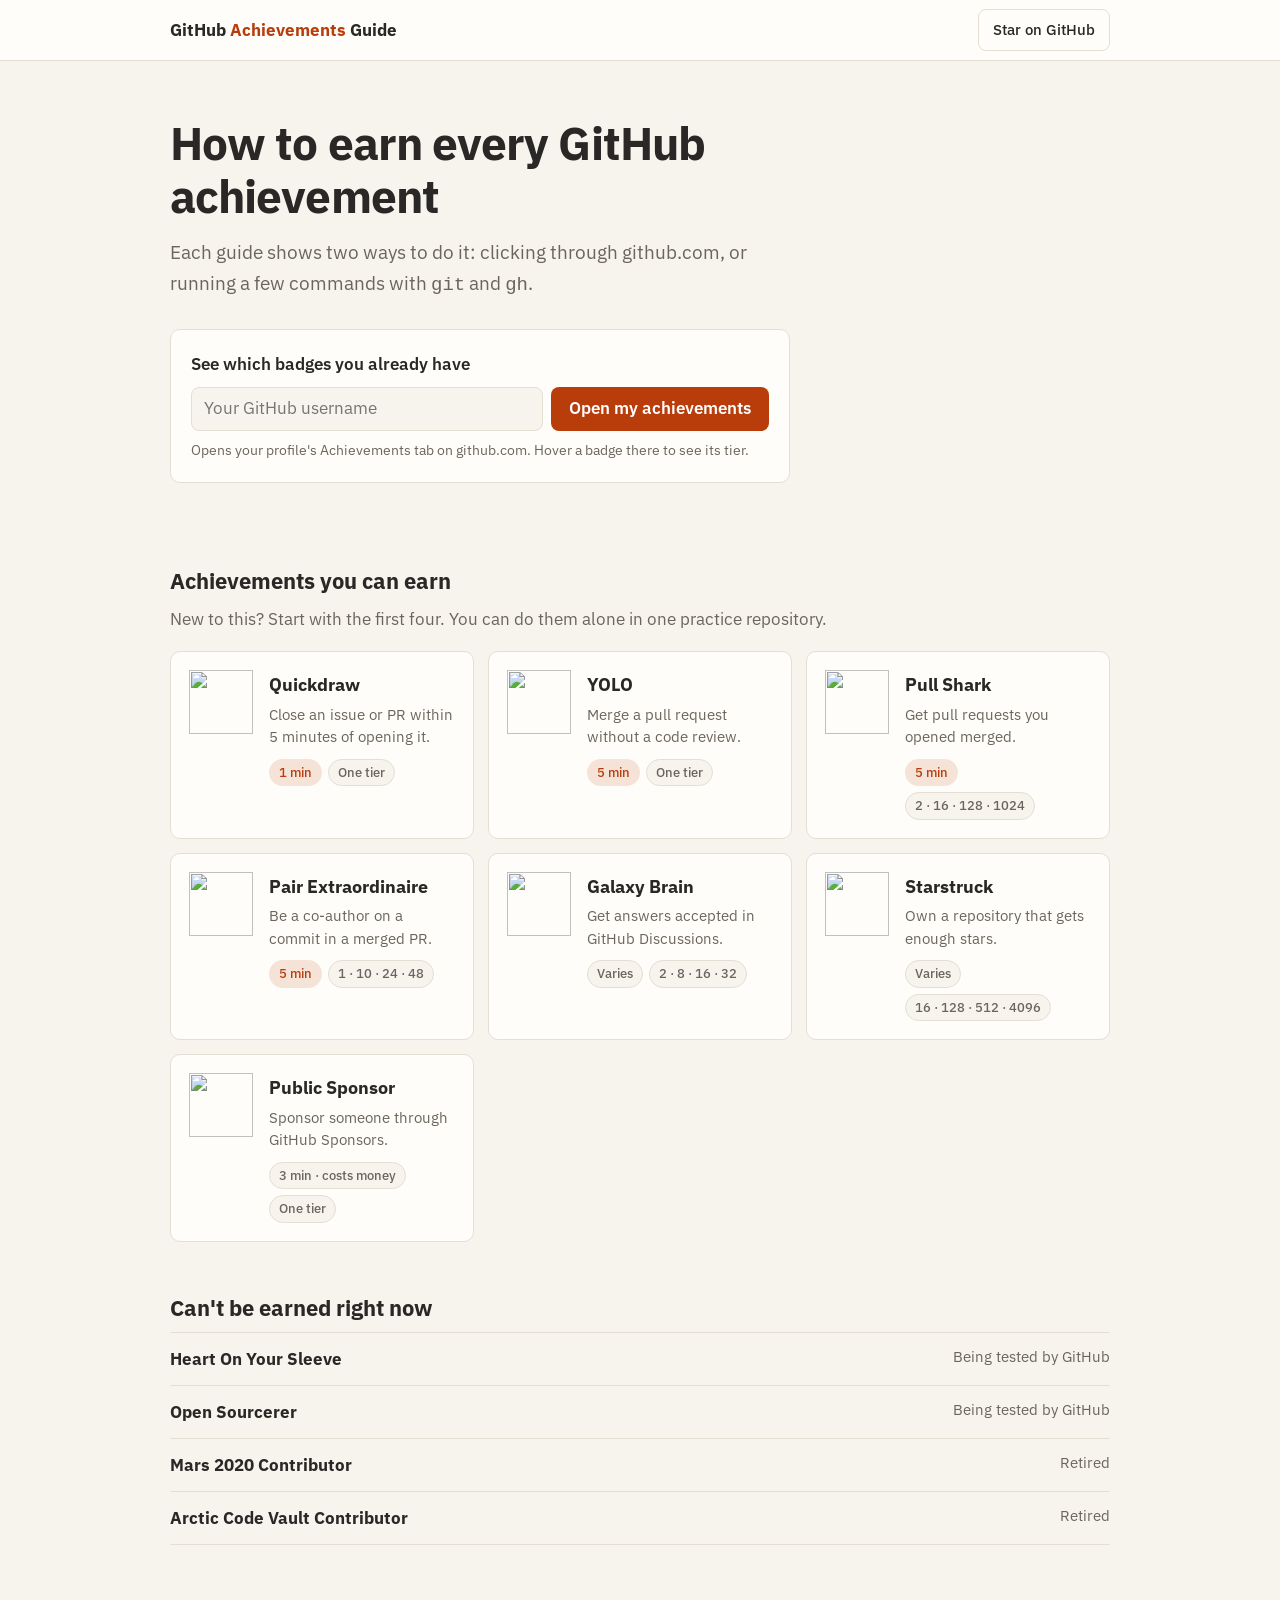
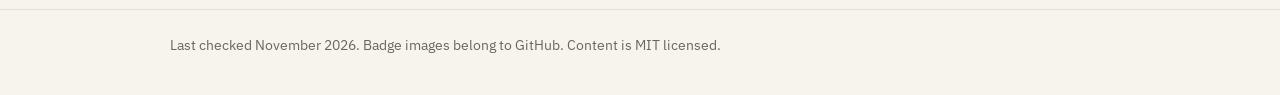
==== index.html @ d53c957e "Serve the site from the repo root so GitHub Pages shows it instead of the README" ====
<!doctype html>
<html lang="en">
<head>
<meta charset="utf-8">
<meta name="viewport" content="width=device-width, initial-scale=1">
<title>GitHub Achievements Guide</title>
<meta name="description" content="Step-by-step guides for every GitHub achievement, with website and command-line instructions.">
<link rel="preconnect" href="https://fonts.googleapis.com">
<link rel="preconnect" href="https://fonts.gstatic.com" crossorigin>
<link href="https://fonts.googleapis.com/css2?family=IBM+Plex+Sans:wght@400;500;600;700&family=JetBrains+Mono:wght@400;500&display=swap" rel="stylesheet">
<style>
:root {
  --bg: #F7F4EE;
  --surface: #FFFDF9;
  --text: #2A2826;
  --muted: #6B655D;
  --border: #E4DED3;
  --accent: #B93C0B;
  --accent-soft: #F6E3D8;
  --code-bg: #2A2826;
  --code-text: #F3EEE6;
  --radius: 10px;
}
@media (prefers-color-scheme: dark) {
  :root {
    --bg: #1C1A18;
    --surface: #24221F;
    --text: #EDE8E0;
    --muted: #A69F94;
    --border: #3A3632;
    --accent: #F28B50;
    --accent-soft: #3A2A20;
    --code-bg: #141210;
    --code-text: #EDE8E0;
  }
}
* { box-sizing: border-box; }
html { -webkit-text-size-adjust: 100%; }
body {
  margin: 0;
  background: var(--bg);
  color: var(--text);
  font: 17px/1.65 "IBM Plex Sans", system-ui, sans-serif;
}
a { color: var(--accent); text-underline-offset: 3px; }
a:focus-visible, button:focus-visible, input:focus-visible {
  outline: 2px solid var(--accent);
  outline-offset: 2px;
}
.wrap { max-width: 980px; margin: 0 auto; padding: 0 20px; }
.narrow { max-width: 720px; }

header.site {
  border-bottom: 1px solid var(--border);
  background: var(--surface);
}
header.site .wrap {
  display: flex; align-items: center; justify-content: space-between;
  gap: 16px; min-height: 60px;
}
.brand { font-weight: 700; color: var(--text); text-decoration: none; }
.brand span { color: var(--accent); }
.gh-link {
  font-size: 15px; font-weight: 500; color: var(--text);
  border: 1px solid var(--border); border-radius: 8px;
  padding: 8px 14px; text-decoration: none; white-space: nowrap;
}
.gh-link:hover { border-color: var(--text); }

.hero { padding: 56px 0 32px; }
.hero h1 {
  font-size: clamp(32px, 5vw, 46px); line-height: 1.15;
  margin: 0 0 14px; letter-spacing: -0.02em;
}
.hero p { color: var(--muted); font-size: 19px; margin: 0; max-width: 620px; }

.check {
  margin: 28px 0 0; padding: 20px; background: var(--surface);
  border: 1px solid var(--border); border-radius: var(--radius);
  max-width: 620px;
}
.check label { display: block; font-weight: 600; margin-bottom: 8px; }
.check .row { display: flex; gap: 8px; flex-wrap: wrap; }
.check input {
  flex: 1 1 200px; min-height: 44px; padding: 0 12px;
  font: inherit; color: var(--text); background: var(--bg);
  border: 1px solid var(--border); border-radius: 8px;
}
.check small { display: block; color: var(--muted); margin-top: 8px; font-size: 14px; }
.btn {
  min-height: 44px; padding: 0 18px; font: inherit; font-weight: 600;
  color: #fff; background: var(--accent); border: 0; border-radius: 8px;
  cursor: pointer;
}
@media (prefers-color-scheme: dark) { .btn { color: #1C1A18; } }
.btn:hover { filter: brightness(1.08); }

h2.section { font-size: 22px; margin: 48px 0 6px; }
p.section-note { color: var(--muted); margin: 0 0 18px; }

.grid {
  display: grid; gap: 14px;
  grid-template-columns: repeat(auto-fill, minmax(280px, 1fr));
  list-style: none; padding: 0; margin: 0;
}
.card {
  display: flex; gap: 16px; align-items: flex-start;
  padding: 18px; height: 100%;
  background: var(--surface); border: 1px solid var(--border);
  border-radius: var(--radius); color: var(--text); text-decoration: none;
  transition: border-color .15s ease, transform .15s ease;
}
.card:hover { border-color: var(--accent); transform: translateY(-1px); }
.card img { width: 64px; height: 64px; flex: none; }
.card h3 { margin: 0 0 4px; font-size: 18px; }
.card p { margin: 0 0 10px; font-size: 15px; color: var(--muted); line-height: 1.5; }
.meta { display: flex; gap: 6px; flex-wrap: wrap; }
.chip {
  font-size: 13px; font-weight: 500; padding: 2px 9px; border-radius: 99px;
  background: var(--bg); border: 1px solid var(--border); color: var(--muted);
}
.chip.easy { background: var(--accent-soft); border-color: transparent; color: var(--accent); }

.gone { list-style: none; padding: 0; margin: 0; border-top: 1px solid var(--border); }
.gone li {
  display: flex; justify-content: space-between; gap: 16px; flex-wrap: wrap;
  padding: 12px 0; border-bottom: 1px solid var(--border);
}
.gone span { color: var(--muted); font-size: 15px; }

/* Guide page */
.back {
  display: inline-block; margin: 28px 0 8px; font-weight: 500;
  text-decoration: none;
}
.guide-head { display: flex; gap: 20px; align-items: center; margin: 8px 0 20px; }
.guide-head img { width: 96px; height: 96px; }
.guide-head h1 { margin: 0; font-size: clamp(30px, 5vw, 40px); letter-spacing: -0.02em; line-height: 1.15; }

.prose h2 { font-size: 22px; margin: 36px 0 10px; }
.prose p, .prose li { max-width: 68ch; }
.prose li { margin: 6px 0; }
.prose ol, .prose ul { padding-left: 24px; }
.prose table { border-collapse: collapse; margin: 16px 0; min-width: 260px; }
.prose th, .prose td { text-align: left; padding: 8px 18px 8px 0; border-bottom: 1px solid var(--border); }
.prose th { font-size: 14px; color: var(--muted); font-weight: 600; }
.prose blockquote {
  margin: 18px 0; padding: 12px 16px; border-left: 3px solid var(--accent);
  background: var(--surface); border-radius: 0 8px 8px 0;
}
.prose blockquote p { margin: 0; }
.prose code {
  font: 0.88em "JetBrains Mono", ui-monospace, monospace;
  background: var(--surface); border: 1px solid var(--border);
  padding: 1px 5px; border-radius: 5px;
}
.prose pre {
  position: relative; margin: 14px 0; padding: 16px 18px;
  background: var(--code-bg); color: var(--code-text);
  border-radius: var(--radius); overflow-x: auto;
  font-size: 14.5px; line-height: 1.6;
}
.prose pre code { background: none; border: 0; padding: 0; color: inherit; font-size: inherit; }
.copy {
  position: absolute; top: 8px; right: 8px; min-height: 32px; padding: 0 10px;
  font: 500 13px "IBM Plex Sans", sans-serif; cursor: pointer;
  color: var(--code-text); background: transparent;
  border: 1px solid rgba(255,255,255,.25); border-radius: 6px;
}
.copy:hover { border-color: rgba(255,255,255,.6); }

.tabs {
  display: inline-flex; gap: 4px; padding: 4px; margin: 28px 0 0;
  background: var(--surface); border: 1px solid var(--border); border-radius: 10px;
}
.tabs button {
  min-height: 40px; padding: 0 18px; font: inherit; font-weight: 600; cursor: pointer;
  color: var(--muted); background: transparent; border: 0; border-radius: 7px;
}
.tabs button[aria-selected="true"] { color: var(--text); background: var(--bg); box-shadow: inset 0 0 0 1px var(--border); }
.tabpanel > h2:first-child { margin-top: 20px; }

.pager {
  display: flex; justify-content: space-between; gap: 12px; flex-wrap: wrap;
  margin: 56px 0 0; padding-top: 20px; border-top: 1px solid var(--border);
}
.pager a { text-decoration: none; font-weight: 500; }

footer { margin: 64px 0 0; padding: 24px 0 40px; border-top: 1px solid var(--border); color: var(--muted); font-size: 14px; }

@media (max-width: 560px) {
  body { font-size: 16px; }
  .wrap { padding: 0 16px; }
  .hero { padding-top: 36px; }
  .guide-head img { width: 72px; height: 72px; }
}
@media (prefers-reduced-motion: reduce) {
  * { transition: none !important; }
}
</style>
</head>
<body>
<header class="site">
  <div class="wrap">
    <a class="brand" href="#">GitHub <span>Achievements</span> Guide</a>
    <!-- Set this to your repository URL -->
    <a class="gh-link" id="repo-link" href="https://github.com/etticx/github-achievements-guide">Star on GitHub</a>
  </div>
</header>

<main id="app" class="wrap"></main>

<footer>
  <div class="wrap">
    Last checked November 2026. Badge images belong to GitHub. Content is MIT licensed.
  </div>
</footer>

<script src="https://cdnjs.cloudflare.com/ajax/libs/marked/12.0.2/marked.min.js"></script>
<script>
const IMG = id => `https://github.githubassets.com/images/modules/profile/achievements/${id}-default.png`;

const BADGES = [
  { id: "quickdraw", name: "Quickdraw", rule: "Close an issue or PR within 5 minutes of opening it.", tiers: "One tier", time: "1 min", easy: true },
  { id: "yolo", name: "YOLO", rule: "Merge a pull request without a code review.", tiers: "One tier", time: "5 min", easy: true },
  { id: "pull-shark", name: "Pull Shark", rule: "Get pull requests you opened merged.", tiers: "2 · 16 · 128 · 1024", time: "5 min", easy: true },
  { id: "pair-extraordinaire", name: "Pair Extraordinaire", rule: "Be a co-author on a commit in a merged PR.", tiers: "1 · 10 · 24 · 48", time: "5 min", easy: true },
  { id: "galaxy-brain", name: "Galaxy Brain", rule: "Get answers accepted in GitHub Discussions.", tiers: "2 · 8 · 16 · 32", time: "Varies" },
  { id: "starstruck", name: "Starstruck", rule: "Own a repository that gets enough stars.", tiers: "16 · 128 · 512 · 4096", time: "Varies" },
  { id: "public-sponsor", name: "Public Sponsor", rule: "Sponsor someone through GitHub Sponsors.", tiers: "One tier", time: "3 min · costs money" },
];

const GONE = [
  ["Heart On Your Sleeve", "Being tested by GitHub"],
  ["Open Sourcerer", "Being tested by GitHub"],
  ["Mars 2020 Contributor", "Retired"],
  ["Arctic Code Vault Contributor", "Retired"],
];

const app = document.getElementById("app");
const esc = s => s.replace(/[&<>"]/g, c => ({ "&": "&amp;", "<": "&lt;", ">": "&gt;", '"': "&quot;" }[c]));

function renderHome() {
  document.title = "GitHub Achievements Guide";
  app.innerHTML = `
    <section class="hero narrow">
      <h1>How to earn every GitHub achievement</h1>
      <p>Each guide shows two ways to do it: clicking through github.com, or running a few commands with <code>git</code> and <code>gh</code>.</p>
      <form class="check" id="check">
        <label for="user">See which badges you already have</label>
        <div class="row">
          <input id="user" name="user" autocomplete="off" spellcheck="false" placeholder="Your GitHub username" required>
          <button class="btn" type="submit">Open my achievements</button>
        </div>
        <small>Opens your profile's Achievements tab on github.com. Hover a badge there to see its tier.</small>
      </form>
    </section>

    <h2 class="section">Achievements you can earn</h2>
    <p class="section-note">New to this? Start with the first four. You can do them alone in one practice repository.</p>
    <ul class="grid">
      ${BADGES.map(b => `
        <li><a class="card" href="#${b.id}">
          <img src="${IMG(b.id)}" alt="" width="64" height="64" loading="lazy">
          <div>
            <h3>${b.name}</h3>
            <p>${b.rule}</p>
            <div class="meta">
              <span class="chip ${b.easy ? "easy" : ""}">${b.time}</span>
              <span class="chip">${b.tiers}</span>
            </div>
          </div>
        </a></li>`).join("")}
    </ul>

    <h2 class="section">Can't be earned right now</h2>
    <ul class="gone">
      ${GONE.map(([n, s]) => `<li><strong>${n}</strong><span>${s}</span></li>`).join("")}
    </ul>`;

  document.getElementById("check").addEventListener("submit", e => {
    e.preventDefault();
    const u = document.getElementById("user").value.trim().replace(/^@/, "");
    // GitHub usernames: letters, digits, single hyphens, max 39 chars
    if (!/^[a-z\d](?:[a-z\d-]{0,38})$/i.test(u)) return alert("That doesn't look like a GitHub username.");
    window.open(`https://github.com/${encodeURIComponent(u)}?tab=achievements`, "_blank", "noopener");
  });
}

function storedTab() { try { return localStorage.getItem("tab") || "GUI"; } catch { return "GUI"; } }
function saveTab(t) { try { localStorage.setItem("tab", t); } catch {} }

async function renderGuide(id) {
  const i = BADGES.findIndex(b => b.id === id);
  if (i < 0) return renderHome();
  const b = BADGES[i];
  document.title = `${b.name} · GitHub Achievements Guide`;
  app.innerHTML = `<div class="narrow"><a class="back" href="#">← All achievements</a><p>Loading…</p></div>`;

  let md;
  try {
    const res = await fetch(`docs/achievements/${id}.md`);
    if (!res.ok) throw new Error(res.status);
    md = await res.text();
  } catch {
    app.innerHTML = `<div class="narrow"><a class="back" href="#">← All achievements</a><p>Couldn't load this guide. <a href="docs/achievements/${id}.md">Open the Markdown file</a> instead.</p></div>`;
    return;
  }

  const prose = document.createElement("div");
  prose.className = "prose";
  prose.innerHTML = marked.parse(md.replace(/^# .*\n/, ""));

  // Links between guides: "yolo.md" -> "#yolo"
  prose.querySelectorAll("a[href$='.md']").forEach(a => {
    const m = a.getAttribute("href").match(/^([\w-]+)\.md$/);
    if (m) a.href = "#" + m[1];
  });
  prose.querySelectorAll("a[href^='http']").forEach(a => { a.target = "_blank"; a.rel = "noopener"; });

  // Group content under each h2 so GUI / CLI can become tabs
  const sections = {};
  let current = null;
  [...prose.children].forEach(el => {
    if (el.tagName === "H2") {
      current = document.createElement("section");
      current.dataset.title = el.textContent.trim();
      el.before(current);
      sections[current.dataset.title] = current;
    }
    if (current) current.appendChild(el);
  });

  if (sections.GUI && sections.CLI) {
    const tabs = document.createElement("div");
    tabs.className = "tabs";
    tabs.setAttribute("role", "tablist");
    tabs.setAttribute("aria-label", "Choose a method");
    const panels = [sections.GUI, sections.CLI];
    const labels = { GUI: "On the website", CLI: "In the terminal" };
    panels.forEach((p, n) => {
      const key = p.dataset.title;
      p.id = `panel-${key}`;
      p.className = "tabpanel";
      p.setAttribute("role", "tabpanel");
      p.querySelector("h2").remove();
      const btn = document.createElement("button");
      btn.type = "button";
      btn.id = `tab-${key}`;
      btn.textContent = labels[key];
      btn.setAttribute("role", "tab");
      btn.setAttribute("aria-controls", p.id);
      p.setAttribute("aria-labelledby", btn.id);
      btn.addEventListener("click", () => select(key));
      btn.addEventListener("keydown", e => {
        if (e.key === "ArrowRight" || e.key === "ArrowLeft") {
          const other = key === "GUI" ? "CLI" : "GUI";
          select(other);
          document.getElementById(`tab-${other}`).focus();
        }
      });
      tabs.appendChild(btn);
    });
    sections.GUI.before(tabs);

    function select(key) {
      panels.forEach(p => {
        const on = p.dataset.title === key;
        p.hidden = !on;
        const btn = document.getElementById(`tab-${p.dataset.title}`);
        btn.setAttribute("aria-selected", on);
        btn.tabIndex = on ? 0 : -1;
      });
      saveTab(key);
    }
    // select() needs the tabs in the DOM; called after mount below
    prose._select = () => select(storedTab() === "CLI" ? "CLI" : "GUI");
  }

  // Copy buttons on code blocks
  prose.querySelectorAll("pre").forEach(pre => {
    const btn = document.createElement("button");
    btn.className = "copy";
    btn.type = "button";
    btn.textContent = "Copy";
    btn.addEventListener("click", async () => {
      try {
        await navigator.clipboard.writeText(pre.querySelector("code").innerText);
        btn.textContent = "Copied";
      } catch { btn.textContent = "Select and copy"; }
      setTimeout(() => (btn.textContent = "Copy"), 1600);
    });
    pre.appendChild(btn);
  });

  const prev = BADGES[i - 1], next = BADGES[i + 1];
  app.innerHTML = `
    <div class="narrow">
      <a class="back" href="#">← All achievements</a>
      <div class="guide-head">
        <img src="${IMG(b.id)}" alt="" width="96" height="96">
        <h1>${esc(b.name)}</h1>
      </div>
    </div>`;
  const wrap = app.firstElementChild;
  wrap.appendChild(prose);
  prose._select && prose._select();
  wrap.insertAdjacentHTML("beforeend", `
    <nav class="pager" aria-label="More guides">
      ${prev ? `<a href="#${prev.id}">← ${prev.name}</a>` : "<span></span>"}
      ${next ? `<a href="#${next.id}">${next.name} →</a>` : ""}
    </nav>`);
  window.scrollTo(0, 0);
  wrap.querySelector("h1").setAttribute("tabindex", "-1");
  wrap.querySelector("h1").focus({ preventScroll: true });
}

function route() {
  const id = location.hash.slice(1);
  id ? renderGuide(id) : renderHome();
}
window.addEventListener("hashchange", route);
route();
</script>
</body>
</html>
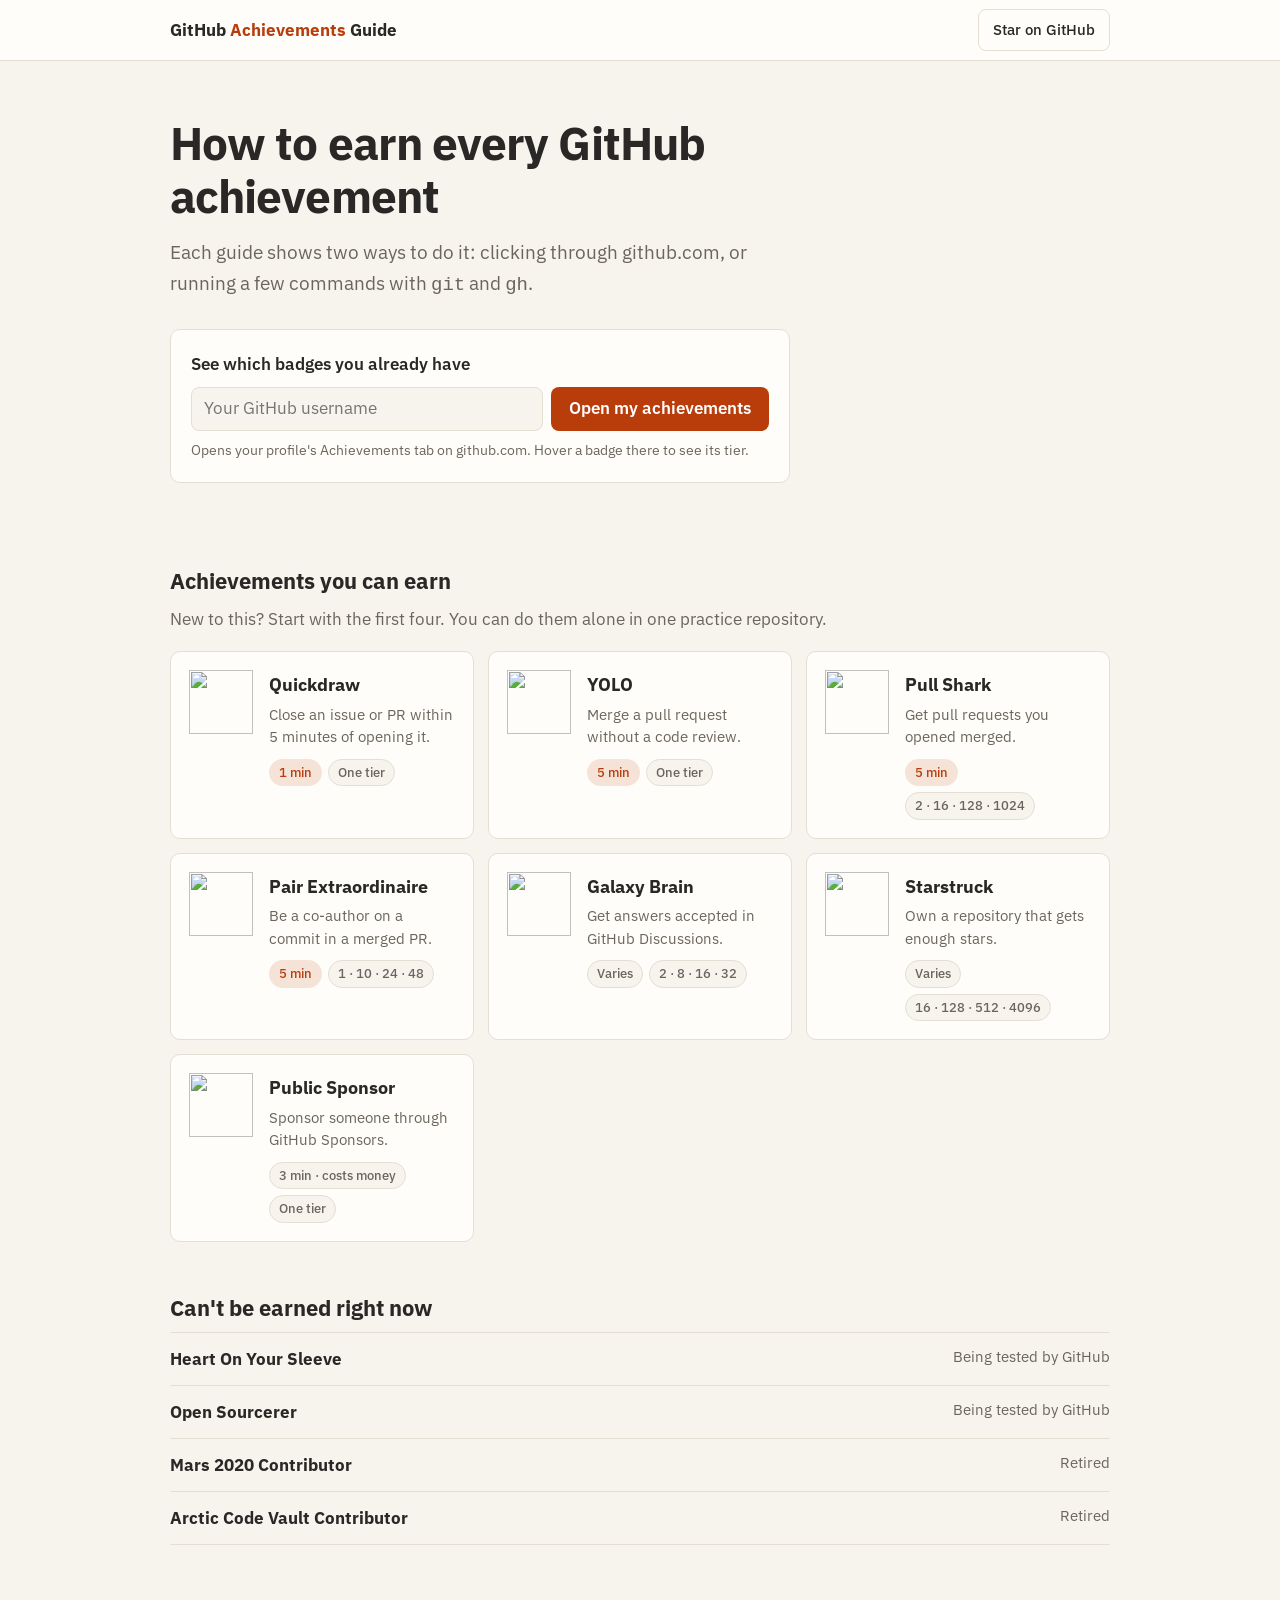
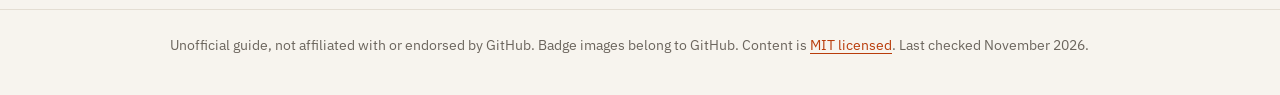
==== commit a1fa0eb6: "Give each badge its own page with search titles, add sitemap, social preview and unofficial disclaim" ====
--- a/index.html
+++ b/index.html
@@ -3,424 +3,45 @@
 <head>
 <meta charset="utf-8">
 <meta name="viewport" content="width=device-width, initial-scale=1">
-<title>GitHub Achievements Guide</title>
-<meta name="description" content="Step-by-step guides for every GitHub achievement, with website and command-line instructions.">
+<title>How to Get Every GitHub Achievement · Step-by-Step Guide</title>
+<meta name="description" content="Step-by-step guides for every GitHub achievement: Pull Shark, YOLO, Quickdraw, Pair Extraordinaire, Starstruck, Galaxy Brain and Public Sponsor. Do it on github.com or with git and the gh CLI.">
+<link rel="canonical" href="https://etticx.github.io/github-achievements-guide/">
+<meta property="og:type" content="website">
+<meta property="og:site_name" content="GitHub Achievements Guide">
+<meta property="og:title" content="How to Get Every GitHub Achievement · Step-by-Step Guide">
+<meta property="og:description" content="Step-by-step guides for every GitHub achievement: Pull Shark, YOLO, Quickdraw, Pair Extraordinaire, Starstruck, Galaxy Brain and Public Sponsor. Do it on github.com or with git and the gh CLI.">
+<meta property="og:url" content="https://etticx.github.io/github-achievements-guide/">
+<meta property="og:image" content="https://etticx.github.io/github-achievements-guide/assets/social-preview.png">
+<meta property="og:image:width" content="1280">
+<meta property="og:image:height" content="640">
+<meta name="twitter:card" content="summary_large_image">
+<link rel="icon" href="https://github.githubassets.com/images/modules/profile/achievements/pull-shark-default.png">
 <link rel="preconnect" href="https://fonts.googleapis.com">
 <link rel="preconnect" href="https://fonts.gstatic.com" crossorigin>
 <link href="https://fonts.googleapis.com/css2?family=IBM+Plex+Sans:wght@400;500;600;700&family=JetBrains+Mono:wght@400;500&display=swap" rel="stylesheet">
-<style>
-:root {
-  --bg: #F7F4EE;
-  --surface: #FFFDF9;
-  --text: #2A2826;
-  --muted: #6B655D;
-  --border: #E4DED3;
-  --accent: #B93C0B;
-  --accent-soft: #F6E3D8;
-  --code-bg: #2A2826;
-  --code-text: #F3EEE6;
-  --radius: 10px;
-}
-@media (prefers-color-scheme: dark) {
-  :root {
-    --bg: #1C1A18;
-    --surface: #24221F;
-    --text: #EDE8E0;
-    --muted: #A69F94;
-    --border: #3A3632;
-    --accent: #F28B50;
-    --accent-soft: #3A2A20;
-    --code-bg: #141210;
-    --code-text: #EDE8E0;
-  }
-}
-* { box-sizing: border-box; }
-html { -webkit-text-size-adjust: 100%; }
-body {
-  margin: 0;
-  background: var(--bg);
-  color: var(--text);
-  font: 17px/1.65 "IBM Plex Sans", system-ui, sans-serif;
-}
-a { color: var(--accent); text-underline-offset: 3px; }
-a:focus-visible, button:focus-visible, input:focus-visible {
-  outline: 2px solid var(--accent);
-  outline-offset: 2px;
-}
-.wrap { max-width: 980px; margin: 0 auto; padding: 0 20px; }
-.narrow { max-width: 720px; }
-
-header.site {
-  border-bottom: 1px solid var(--border);
-  background: var(--surface);
-}
-header.site .wrap {
-  display: flex; align-items: center; justify-content: space-between;
-  gap: 16px; min-height: 60px;
-}
-.brand { font-weight: 700; color: var(--text); text-decoration: none; }
-.brand span { color: var(--accent); }
-.gh-link {
-  font-size: 15px; font-weight: 500; color: var(--text);
-  border: 1px solid var(--border); border-radius: 8px;
-  padding: 8px 14px; text-decoration: none; white-space: nowrap;
-}
-.gh-link:hover { border-color: var(--text); }
-
-.hero { padding: 56px 0 32px; }
-.hero h1 {
-  font-size: clamp(32px, 5vw, 46px); line-height: 1.15;
-  margin: 0 0 14px; letter-spacing: -0.02em;
-}
-.hero p { color: var(--muted); font-size: 19px; margin: 0; max-width: 620px; }
-
-.check {
-  margin: 28px 0 0; padding: 20px; background: var(--surface);
-  border: 1px solid var(--border); border-radius: var(--radius);
-  max-width: 620px;
-}
-.check label { display: block; font-weight: 600; margin-bottom: 8px; }
-.check .row { display: flex; gap: 8px; flex-wrap: wrap; }
-.check input {
-  flex: 1 1 200px; min-height: 44px; padding: 0 12px;
-  font: inherit; color: var(--text); background: var(--bg);
-  border: 1px solid var(--border); border-radius: 8px;
-}
-.check small { display: block; color: var(--muted); margin-top: 8px; font-size: 14px; }
-.btn {
-  min-height: 44px; padding: 0 18px; font: inherit; font-weight: 600;
-  color: #fff; background: var(--accent); border: 0; border-radius: 8px;
-  cursor: pointer;
-}
-@media (prefers-color-scheme: dark) { .btn { color: #1C1A18; } }
-.btn:hover { filter: brightness(1.08); }
-
-h2.section { font-size: 22px; margin: 48px 0 6px; }
-p.section-note { color: var(--muted); margin: 0 0 18px; }
-
-.grid {
-  display: grid; gap: 14px;
-  grid-template-columns: repeat(auto-fill, minmax(280px, 1fr));
-  list-style: none; padding: 0; margin: 0;
-}
-.card {
-  display: flex; gap: 16px; align-items: flex-start;
-  padding: 18px; height: 100%;
-  background: var(--surface); border: 1px solid var(--border);
-  border-radius: var(--radius); color: var(--text); text-decoration: none;
-  transition: border-color .15s ease, transform .15s ease;
-}
-.card:hover { border-color: var(--accent); transform: translateY(-1px); }
-.card img { width: 64px; height: 64px; flex: none; }
-.card h3 { margin: 0 0 4px; font-size: 18px; }
-.card p { margin: 0 0 10px; font-size: 15px; color: var(--muted); line-height: 1.5; }
-.meta { display: flex; gap: 6px; flex-wrap: wrap; }
-.chip {
-  font-size: 13px; font-weight: 500; padding: 2px 9px; border-radius: 99px;
-  background: var(--bg); border: 1px solid var(--border); color: var(--muted);
-}
-.chip.easy { background: var(--accent-soft); border-color: transparent; color: var(--accent); }
-
-.gone { list-style: none; padding: 0; margin: 0; border-top: 1px solid var(--border); }
-.gone li {
-  display: flex; justify-content: space-between; gap: 16px; flex-wrap: wrap;
-  padding: 12px 0; border-bottom: 1px solid var(--border);
-}
-.gone span { color: var(--muted); font-size: 15px; }
-
-/* Guide page */
-.back {
-  display: inline-block; margin: 28px 0 8px; font-weight: 500;
-  text-decoration: none;
-}
-.guide-head { display: flex; gap: 20px; align-items: center; margin: 8px 0 20px; }
-.guide-head img { width: 96px; height: 96px; }
-.guide-head h1 { margin: 0; font-size: clamp(30px, 5vw, 40px); letter-spacing: -0.02em; line-height: 1.15; }
-
-.prose h2 { font-size: 22px; margin: 36px 0 10px; }
-.prose p, .prose li { max-width: 68ch; }
-.prose li { margin: 6px 0; }
-.prose ol, .prose ul { padding-left: 24px; }
-.prose table { border-collapse: collapse; margin: 16px 0; min-width: 260px; }
-.prose th, .prose td { text-align: left; padding: 8px 18px 8px 0; border-bottom: 1px solid var(--border); }
-.prose th { font-size: 14px; color: var(--muted); font-weight: 600; }
-.prose blockquote {
-  margin: 18px 0; padding: 12px 16px; border-left: 3px solid var(--accent);
-  background: var(--surface); border-radius: 0 8px 8px 0;
-}
-.prose blockquote p { margin: 0; }
-.prose code {
-  font: 0.88em "JetBrains Mono", ui-monospace, monospace;
-  background: var(--surface); border: 1px solid var(--border);
-  padding: 1px 5px; border-radius: 5px;
-}
-.prose pre {
-  position: relative; margin: 14px 0; padding: 16px 18px;
-  background: var(--code-bg); color: var(--code-text);
-  border-radius: var(--radius); overflow-x: auto;
-  font-size: 14.5px; line-height: 1.6;
-}
-.prose pre code { background: none; border: 0; padding: 0; color: inherit; font-size: inherit; }
-.copy {
-  position: absolute; top: 8px; right: 8px; min-height: 32px; padding: 0 10px;
-  font: 500 13px "IBM Plex Sans", sans-serif; cursor: pointer;
-  color: var(--code-text); background: transparent;
-  border: 1px solid rgba(255,255,255,.25); border-radius: 6px;
-}
-.copy:hover { border-color: rgba(255,255,255,.6); }
-
-.tabs {
-  display: inline-flex; gap: 4px; padding: 4px; margin: 28px 0 0;
-  background: var(--surface); border: 1px solid var(--border); border-radius: 10px;
-}
-.tabs button {
-  min-height: 40px; padding: 0 18px; font: inherit; font-weight: 600; cursor: pointer;
-  color: var(--muted); background: transparent; border: 0; border-radius: 7px;
-}
-.tabs button[aria-selected="true"] { color: var(--text); background: var(--bg); box-shadow: inset 0 0 0 1px var(--border); }
-.tabpanel > h2:first-child { margin-top: 20px; }
-
-.pager {
-  display: flex; justify-content: space-between; gap: 12px; flex-wrap: wrap;
-  margin: 56px 0 0; padding-top: 20px; border-top: 1px solid var(--border);
-}
-.pager a { text-decoration: none; font-weight: 500; }
-
-footer { margin: 64px 0 0; padding: 24px 0 40px; border-top: 1px solid var(--border); color: var(--muted); font-size: 14px; }
-
-@media (max-width: 560px) {
-  body { font-size: 16px; }
-  .wrap { padding: 0 16px; }
-  .hero { padding-top: 36px; }
-  .guide-head img { width: 72px; height: 72px; }
-}
-@media (prefers-reduced-motion: reduce) {
-  * { transition: none !important; }
-}
-</style>
+<link rel="stylesheet" href="assets/site.css">
 </head>
-<body>
+<body data-base="">
+<!-- Generated by scripts/build_pages.py. Edit that script, not this file. -->
 <header class="site">
   <div class="wrap">
-    <a class="brand" href="#">GitHub <span>Achievements</span> Guide</a>
-    <!-- Set this to your repository URL -->
-    <a class="gh-link" id="repo-link" href="https://github.com/etticx/github-achievements-guide">Star on GitHub</a>
+    <a class="brand" href="./">GitHub <span>Achievements</span> Guide</a>
+    <a class="gh-link" href="https://github.com/Etticx/github-achievements-guide">Star on GitHub</a>
   </div>
 </header>
 
-<main id="app" class="wrap"></main>
+<main id="app" class="wrap">
+  <noscript><p>This page needs JavaScript. You can read the guides directly on <a href="https://github.com/Etticx/github-achievements-guide">GitHub</a>.</p></noscript>
+</main>
 
 <footer>
   <div class="wrap">
-    Last checked November 2026. Badge images belong to GitHub. Content is MIT licensed.
+    Unofficial guide, not affiliated with or endorsed by GitHub. Badge images belong to GitHub.
+    Content is <a href="https://github.com/Etticx/github-achievements-guide/blob/main/LICENSE">MIT licensed</a>. Last checked November 2026.
   </div>
 </footer>
 
 <script src="https://cdnjs.cloudflare.com/ajax/libs/marked/12.0.2/marked.min.js"></script>
-<script>
-const IMG = id => `https://github.githubassets.com/images/modules/profile/achievements/${id}-default.png`;
-
-const BADGES = [
-  { id: "quickdraw", name: "Quickdraw", rule: "Close an issue or PR within 5 minutes of opening it.", tiers: "One tier", time: "1 min", easy: true },
-  { id: "yolo", name: "YOLO", rule: "Merge a pull request without a code review.", tiers: "One tier", time: "5 min", easy: true },
-  { id: "pull-shark", name: "Pull Shark", rule: "Get pull requests you opened merged.", tiers: "2 · 16 · 128 · 1024", time: "5 min", easy: true },
-  { id: "pair-extraordinaire", name: "Pair Extraordinaire", rule: "Be a co-author on a commit in a merged PR.", tiers: "1 · 10 · 24 · 48", time: "5 min", easy: true },
-  { id: "galaxy-brain", name: "Galaxy Brain", rule: "Get answers accepted in GitHub Discussions.", tiers: "2 · 8 · 16 · 32", time: "Varies" },
-  { id: "starstruck", name: "Starstruck", rule: "Own a repository that gets enough stars.", tiers: "16 · 128 · 512 · 4096", time: "Varies" },
-  { id: "public-sponsor", name: "Public Sponsor", rule: "Sponsor someone through GitHub Sponsors.", tiers: "One tier", time: "3 min · costs money" },
-];
-
-const GONE = [
-  ["Heart On Your Sleeve", "Being tested by GitHub"],
-  ["Open Sourcerer", "Being tested by GitHub"],
-  ["Mars 2020 Contributor", "Retired"],
-  ["Arctic Code Vault Contributor", "Retired"],
-];
-
-const app = document.getElementById("app");
-const esc = s => s.replace(/[&<>"]/g, c => ({ "&": "&amp;", "<": "&lt;", ">": "&gt;", '"': "&quot;" }[c]));
-
-function renderHome() {
-  document.title = "GitHub Achievements Guide";
-  app.innerHTML = `
-    <section class="hero narrow">
-      <h1>How to earn every GitHub achievement</h1>
-      <p>Each guide shows two ways to do it: clicking through github.com, or running a few commands with <code>git</code> and <code>gh</code>.</p>
-      <form class="check" id="check">
-        <label for="user">See which badges you already have</label>
-        <div class="row">
-          <input id="user" name="user" autocomplete="off" spellcheck="false" placeholder="Your GitHub username" required>
-          <button class="btn" type="submit">Open my achievements</button>
-        </div>
-        <small>Opens your profile's Achievements tab on github.com. Hover a badge there to see its tier.</small>
-      </form>
-    </section>
-
-    <h2 class="section">Achievements you can earn</h2>
-    <p class="section-note">New to this? Start with the first four. You can do them alone in one practice repository.</p>
-    <ul class="grid">
-      ${BADGES.map(b => `
-        <li><a class="card" href="#${b.id}">
-          <img src="${IMG(b.id)}" alt="" width="64" height="64" loading="lazy">
-          <div>
-            <h3>${b.name}</h3>
-            <p>${b.rule}</p>
-            <div class="meta">
-              <span class="chip ${b.easy ? "easy" : ""}">${b.time}</span>
-              <span class="chip">${b.tiers}</span>
-            </div>
-          </div>
-        </a></li>`).join("")}
-    </ul>
-
-    <h2 class="section">Can't be earned right now</h2>
-    <ul class="gone">
-      ${GONE.map(([n, s]) => `<li><strong>${n}</strong><span>${s}</span></li>`).join("")}
-    </ul>`;
-
-  document.getElementById("check").addEventListener("submit", e => {
-    e.preventDefault();
-    const u = document.getElementById("user").value.trim().replace(/^@/, "");
-    // GitHub usernames: letters, digits, single hyphens, max 39 chars
-    if (!/^[a-z\d](?:[a-z\d-]{0,38})$/i.test(u)) return alert("That doesn't look like a GitHub username.");
-    window.open(`https://github.com/${encodeURIComponent(u)}?tab=achievements`, "_blank", "noopener");
-  });
-}
-
-function storedTab() { try { return localStorage.getItem("tab") || "GUI"; } catch { return "GUI"; } }
-function saveTab(t) { try { localStorage.setItem("tab", t); } catch {} }
-
-async function renderGuide(id) {
-  const i = BADGES.findIndex(b => b.id === id);
-  if (i < 0) return renderHome();
-  const b = BADGES[i];
-  document.title = `${b.name} · GitHub Achievements Guide`;
-  app.innerHTML = `<div class="narrow"><a class="back" href="#">← All achievements</a><p>Loading…</p></div>`;
-
-  let md;
-  try {
-    const res = await fetch(`docs/achievements/${id}.md`);
-    if (!res.ok) throw new Error(res.status);
-    md = await res.text();
-  } catch {
-    app.innerHTML = `<div class="narrow"><a class="back" href="#">← All achievements</a><p>Couldn't load this guide. <a href="docs/achievements/${id}.md">Open the Markdown file</a> instead.</p></div>`;
-    return;
-  }
-
-  const prose = document.createElement("div");
-  prose.className = "prose";
-  prose.innerHTML = marked.parse(md.replace(/^# .*\n/, ""));
-
-  // Links between guides: "yolo.md" -> "#yolo"
-  prose.querySelectorAll("a[href$='.md']").forEach(a => {
-    const m = a.getAttribute("href").match(/^([\w-]+)\.md$/);
-    if (m) a.href = "#" + m[1];
-  });
-  prose.querySelectorAll("a[href^='http']").forEach(a => { a.target = "_blank"; a.rel = "noopener"; });
-
-  // Group content under each h2 so GUI / CLI can become tabs
-  const sections = {};
-  let current = null;
-  [...prose.children].forEach(el => {
-    if (el.tagName === "H2") {
-      current = document.createElement("section");
-      current.dataset.title = el.textContent.trim();
-      el.before(current);
-      sections[current.dataset.title] = current;
-    }
-    if (current) current.appendChild(el);
-  });
-
-  if (sections.GUI && sections.CLI) {
-    const tabs = document.createElement("div");
-    tabs.className = "tabs";
-    tabs.setAttribute("role", "tablist");
-    tabs.setAttribute("aria-label", "Choose a method");
-    const panels = [sections.GUI, sections.CLI];
-    const labels = { GUI: "On the website", CLI: "In the terminal" };
-    panels.forEach((p, n) => {
-      const key = p.dataset.title;
-      p.id = `panel-${key}`;
-      p.className = "tabpanel";
-      p.setAttribute("role", "tabpanel");
-      p.querySelector("h2").remove();
-      const btn = document.createElement("button");
-      btn.type = "button";
-      btn.id = `tab-${key}`;
-      btn.textContent = labels[key];
-      btn.setAttribute("role", "tab");
-      btn.setAttribute("aria-controls", p.id);
-      p.setAttribute("aria-labelledby", btn.id);
-      btn.addEventListener("click", () => select(key));
-      btn.addEventListener("keydown", e => {
-        if (e.key === "ArrowRight" || e.key === "ArrowLeft") {
-          const other = key === "GUI" ? "CLI" : "GUI";
-          select(other);
-          document.getElementById(`tab-${other}`).focus();
-        }
-      });
-      tabs.appendChild(btn);
-    });
-    sections.GUI.before(tabs);
-
-    function select(key) {
-      panels.forEach(p => {
-        const on = p.dataset.title === key;
-        p.hidden = !on;
-        const btn = document.getElementById(`tab-${p.dataset.title}`);
-        btn.setAttribute("aria-selected", on);
-        btn.tabIndex = on ? 0 : -1;
-      });
-      saveTab(key);
-    }
-    // select() needs the tabs in the DOM; called after mount below
-    prose._select = () => select(storedTab() === "CLI" ? "CLI" : "GUI");
-  }
-
-  // Copy buttons on code blocks
-  prose.querySelectorAll("pre").forEach(pre => {
-    const btn = document.createElement("button");
-    btn.className = "copy";
-    btn.type = "button";
-    btn.textContent = "Copy";
-    btn.addEventListener("click", async () => {
-      try {
-        await navigator.clipboard.writeText(pre.querySelector("code").innerText);
-        btn.textContent = "Copied";
-      } catch { btn.textContent = "Select and copy"; }
-      setTimeout(() => (btn.textContent = "Copy"), 1600);
-    });
-    pre.appendChild(btn);
-  });
-
-  const prev = BADGES[i - 1], next = BADGES[i + 1];
-  app.innerHTML = `
-    <div class="narrow">
-      <a class="back" href="#">← All achievements</a>
-      <div class="guide-head">
-        <img src="${IMG(b.id)}" alt="" width="96" height="96">
-        <h1>${esc(b.name)}</h1>
-      </div>
-    </div>`;
-  const wrap = app.firstElementChild;
-  wrap.appendChild(prose);
-  prose._select && prose._select();
-  wrap.insertAdjacentHTML("beforeend", `
-    <nav class="pager" aria-label="More guides">
-      ${prev ? `<a href="#${prev.id}">← ${prev.name}</a>` : "<span></span>"}
-      ${next ? `<a href="#${next.id}">${next.name} →</a>` : ""}
-    </nav>`);
-  window.scrollTo(0, 0);
-  wrap.querySelector("h1").setAttribute("tabindex", "-1");
-  wrap.querySelector("h1").focus({ preventScroll: true });
-}
-
-function route() {
-  const id = location.hash.slice(1);
-  id ? renderGuide(id) : renderHome();
-}
-window.addEventListener("hashchange", route);
-route();
-</script>
+<script src="assets/site.js"></script>
 </body>
 </html>
--- a/assets/site.css
+++ b/assets/site.css
@@ -0,0 +1,188 @@
+:root {
+  --bg: #F7F4EE;
+  --surface: #FFFDF9;
+  --text: #2A2826;
+  --muted: #6B655D;
+  --border: #E4DED3;
+  --accent: #B93C0B;
+  --accent-soft: #F6E3D8;
+  --code-bg: #2A2826;
+  --code-text: #F3EEE6;
+  --radius: 10px;
+}
+@media (prefers-color-scheme: dark) {
+  :root {
+    --bg: #1C1A18;
+    --surface: #24221F;
+    --text: #EDE8E0;
+    --muted: #A69F94;
+    --border: #3A3632;
+    --accent: #F28B50;
+    --accent-soft: #3A2A20;
+    --code-bg: #141210;
+    --code-text: #EDE8E0;
+  }
+}
+* { box-sizing: border-box; }
+html { -webkit-text-size-adjust: 100%; }
+body {
+  margin: 0;
+  background: var(--bg);
+  color: var(--text);
+  font: 17px/1.65 "IBM Plex Sans", system-ui, sans-serif;
+}
+a { color: var(--accent); text-underline-offset: 3px; }
+a:focus-visible, button:focus-visible, input:focus-visible {
+  outline: 2px solid var(--accent);
+  outline-offset: 2px;
+}
+.wrap { max-width: 980px; margin: 0 auto; padding: 0 20px; }
+.narrow { max-width: 720px; }
+
+header.site {
+  border-bottom: 1px solid var(--border);
+  background: var(--surface);
+}
+header.site .wrap {
+  display: flex; align-items: center; justify-content: space-between;
+  gap: 16px; min-height: 60px;
+}
+.brand { font-weight: 700; color: var(--text); text-decoration: none; }
+.brand span { color: var(--accent); }
+.gh-link {
+  font-size: 15px; font-weight: 500; color: var(--text);
+  border: 1px solid var(--border); border-radius: 8px;
+  padding: 8px 14px; text-decoration: none; white-space: nowrap;
+}
+.gh-link:hover { border-color: var(--text); }
+
+.hero { padding: 56px 0 32px; }
+.hero h1 {
+  font-size: clamp(32px, 5vw, 46px); line-height: 1.15;
+  margin: 0 0 14px; letter-spacing: -0.02em;
+}
+.hero p { color: var(--muted); font-size: 19px; margin: 0; max-width: 620px; }
+
+.check {
+  margin: 28px 0 0; padding: 20px; background: var(--surface);
+  border: 1px solid var(--border); border-radius: var(--radius);
+  max-width: 620px;
+}
+.check label { display: block; font-weight: 600; margin-bottom: 8px; }
+.check .row { display: flex; gap: 8px; flex-wrap: wrap; }
+.check input {
+  flex: 1 1 200px; min-height: 44px; padding: 0 12px;
+  font: inherit; color: var(--text); background: var(--bg);
+  border: 1px solid var(--border); border-radius: 8px;
+}
+.check small { display: block; color: var(--muted); margin-top: 8px; font-size: 14px; }
+.btn {
+  min-height: 44px; padding: 0 18px; font: inherit; font-weight: 600;
+  color: #fff; background: var(--accent); border: 0; border-radius: 8px;
+  cursor: pointer;
+}
+@media (prefers-color-scheme: dark) { .btn { color: #1C1A18; } }
+.btn:hover { filter: brightness(1.08); }
+
+h2.section { font-size: 22px; margin: 48px 0 6px; }
+p.section-note { color: var(--muted); margin: 0 0 18px; }
+
+.grid {
+  display: grid; gap: 14px;
+  grid-template-columns: repeat(auto-fill, minmax(280px, 1fr));
+  list-style: none; padding: 0; margin: 0;
+}
+.card {
+  display: flex; gap: 16px; align-items: flex-start;
+  padding: 18px; height: 100%;
+  background: var(--surface); border: 1px solid var(--border);
+  border-radius: var(--radius); color: var(--text); text-decoration: none;
+  transition: border-color .15s ease, transform .15s ease;
+}
+.card:hover { border-color: var(--accent); transform: translateY(-1px); }
+.card img { width: 64px; height: 64px; flex: none; }
+.card h3 { margin: 0 0 4px; font-size: 18px; }
+.card p { margin: 0 0 10px; font-size: 15px; color: var(--muted); line-height: 1.5; }
+.meta { display: flex; gap: 6px; flex-wrap: wrap; }
+.chip {
+  font-size: 13px; font-weight: 500; padding: 2px 9px; border-radius: 99px;
+  background: var(--bg); border: 1px solid var(--border); color: var(--muted);
+}
+.chip.easy { background: var(--accent-soft); border-color: transparent; color: var(--accent); }
+
+.gone { list-style: none; padding: 0; margin: 0; border-top: 1px solid var(--border); }
+.gone li {
+  display: flex; justify-content: space-between; gap: 16px; flex-wrap: wrap;
+  padding: 12px 0; border-bottom: 1px solid var(--border);
+}
+.gone span { color: var(--muted); font-size: 15px; }
+
+/* Guide page */
+.back {
+  display: inline-block; margin: 28px 0 8px; font-weight: 500;
+  text-decoration: none;
+}
+.guide-head { display: flex; gap: 20px; align-items: center; margin: 8px 0 20px; }
+.guide-head img { width: 96px; height: 96px; }
+.guide-head h1 { margin: 0; font-size: clamp(30px, 5vw, 40px); letter-spacing: -0.02em; line-height: 1.15; }
+
+.prose h2 { font-size: 22px; margin: 36px 0 10px; }
+.prose p, .prose li { max-width: 68ch; }
+.prose li { margin: 6px 0; }
+.prose ol, .prose ul { padding-left: 24px; }
+.prose table { border-collapse: collapse; margin: 16px 0; min-width: 260px; }
+.prose th, .prose td { text-align: left; padding: 8px 18px 8px 0; border-bottom: 1px solid var(--border); }
+.prose th { font-size: 14px; color: var(--muted); font-weight: 600; }
+.prose blockquote {
+  margin: 18px 0; padding: 12px 16px; border-left: 3px solid var(--accent);
+  background: var(--surface); border-radius: 0 8px 8px 0;
+}
+.prose blockquote p { margin: 0; }
+.prose code {
+  font: 0.88em "JetBrains Mono", ui-monospace, monospace;
+  background: var(--surface); border: 1px solid var(--border);
+  padding: 1px 5px; border-radius: 5px;
+}
+.prose pre {
+  position: relative; margin: 14px 0; padding: 16px 18px;
+  background: var(--code-bg); color: var(--code-text);
+  border-radius: var(--radius); overflow-x: auto;
+  font-size: 14.5px; line-height: 1.6;
+}
+.prose pre code { background: none; border: 0; padding: 0; color: inherit; font-size: inherit; }
+.copy {
+  position: absolute; top: 8px; right: 8px; min-height: 32px; padding: 0 10px;
+  font: 500 13px "IBM Plex Sans", sans-serif; cursor: pointer;
+  color: var(--code-text); background: transparent;
+  border: 1px solid rgba(255,255,255,.25); border-radius: 6px;
+}
+.copy:hover { border-color: rgba(255,255,255,.6); }
+
+.tabs {
+  display: inline-flex; gap: 4px; padding: 4px; margin: 28px 0 0;
+  background: var(--surface); border: 1px solid var(--border); border-radius: 10px;
+}
+.tabs button {
+  min-height: 40px; padding: 0 18px; font: inherit; font-weight: 600; cursor: pointer;
+  color: var(--muted); background: transparent; border: 0; border-radius: 7px;
+}
+.tabs button[aria-selected="true"] { color: var(--text); background: var(--bg); box-shadow: inset 0 0 0 1px var(--border); }
+.tabpanel > h2:first-child { margin-top: 20px; }
+
+.pager {
+  display: flex; justify-content: space-between; gap: 12px; flex-wrap: wrap;
+  margin: 56px 0 0; padding-top: 20px; border-top: 1px solid var(--border);
+}
+.pager a { text-decoration: none; font-weight: 500; }
+
+footer { margin: 64px 0 0; padding: 24px 0 40px; border-top: 1px solid var(--border); color: var(--muted); font-size: 14px; }
+
+@media (max-width: 560px) {
+  body { font-size: 16px; }
+  .wrap { padding: 0 16px; }
+  .hero { padding-top: 36px; }
+  .guide-head img { width: 72px; height: 72px; }
+}
+@media (prefers-reduced-motion: reduce) {
+  * { transition: none !important; }
+}
